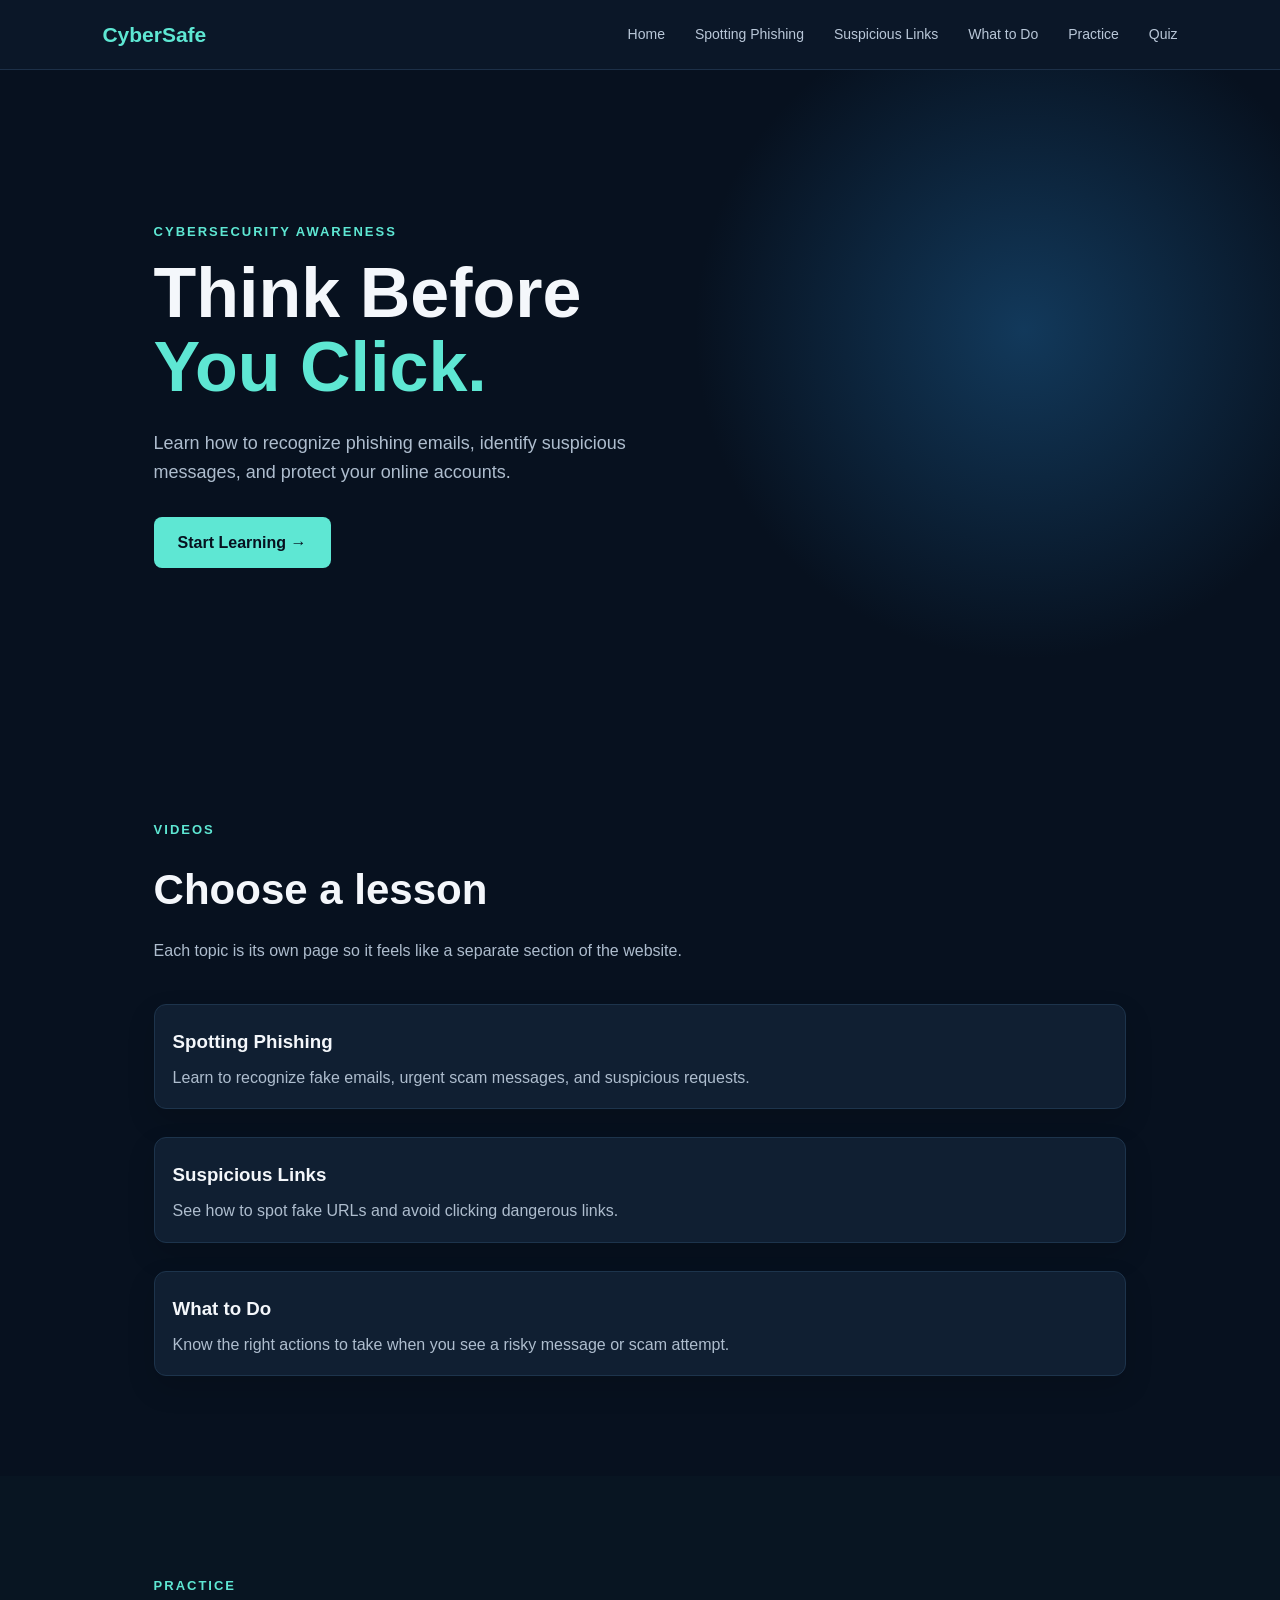
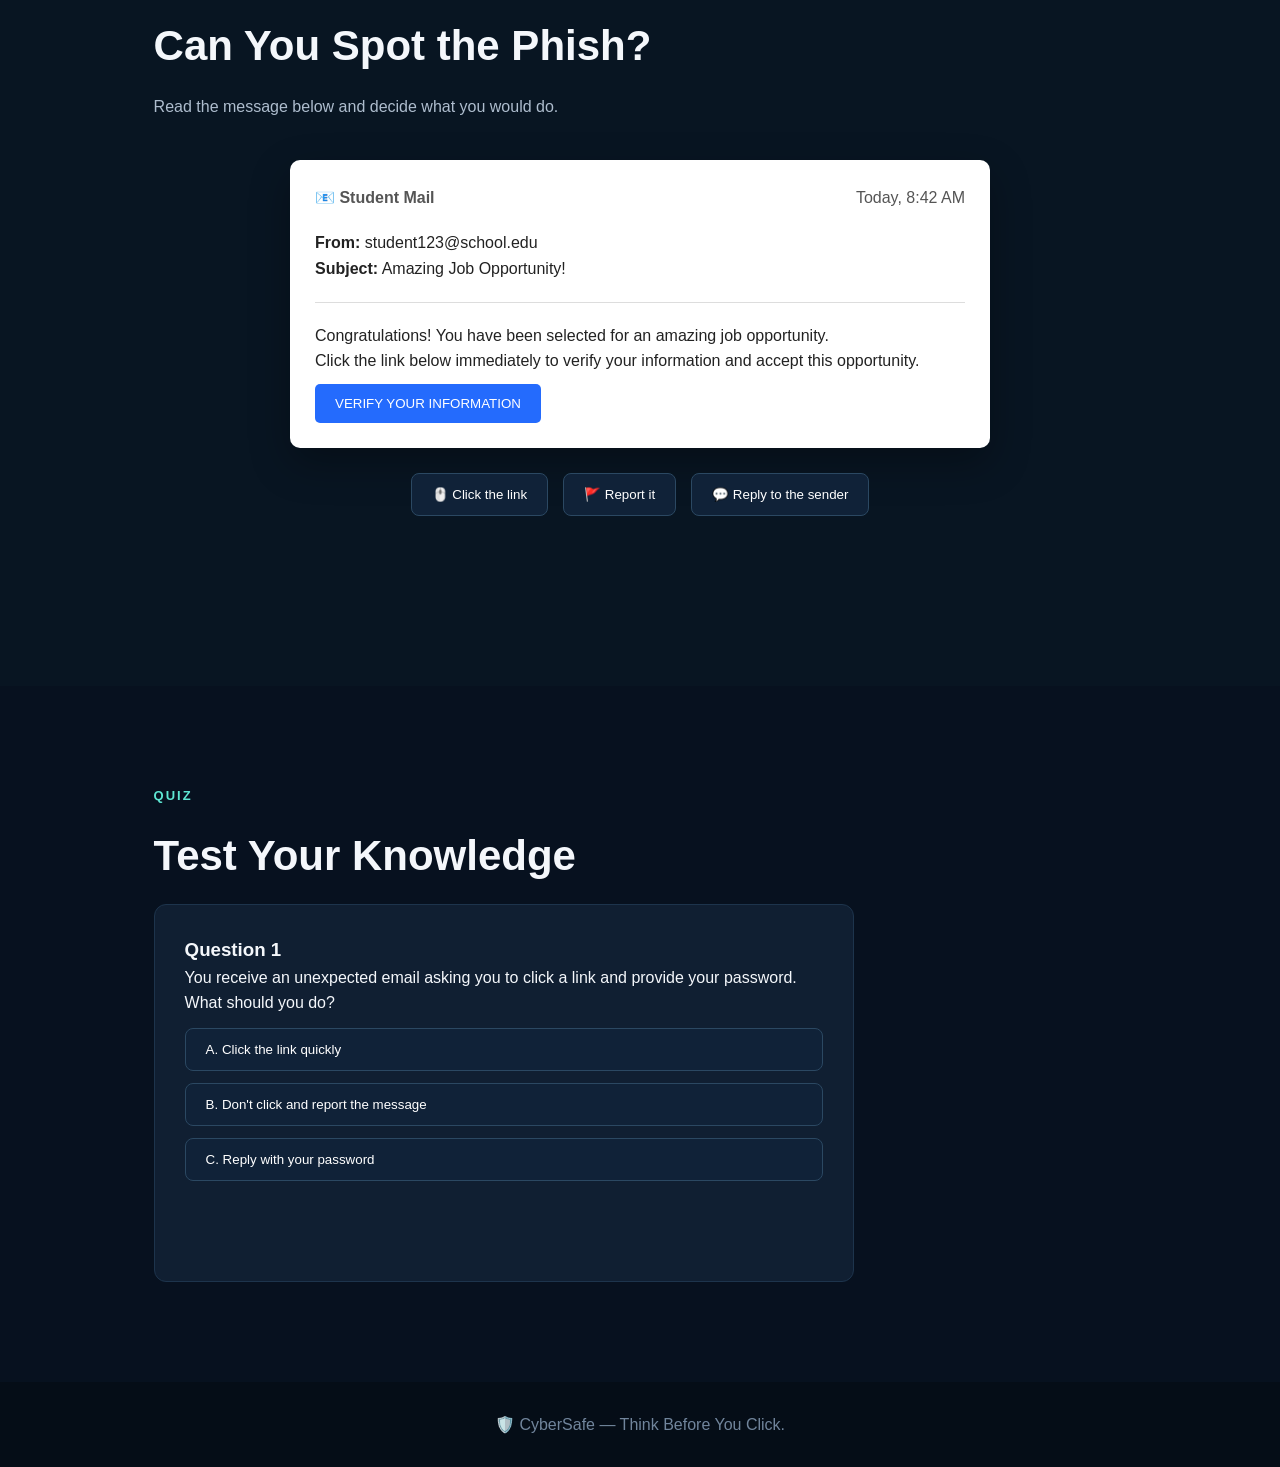
==== index.html @ 1cf17998 "Initial commit" ====
<!DOCTYPE html>
<html lang="en">
<head>
    <meta charset="UTF-8">
    <meta name="viewport" content="width=device-width, initial-scale=1.0">
    <title>CyberSafe</title>
    <link rel="stylesheet" href="style.css">
</head>
<body>
    <nav>
        <div class="logo">CyberSafe</div>
        <div class="nav-links">
            <a href="index.html">Home</a>
            <a href="spotting-phishing.html">Spotting Phishing</a>
            <a href="suspicious-links.html">Suspicious Links</a>
            <a href="what-to-do.html">What to Do</a>
            <a href="index.html#practice">Practice</a>
            <a href="index.html#quiz">Quiz</a>
        </div>
    </nav>

    <main>
        <section id="home" class="hero">
            <div>
                <p class="tag">CYBERSECURITY AWARENESS</p>
                <h1>Think Before<br><span>You Click.</span></h1>
                <p class="hero-text">
                    Learn how to recognize phishing emails, identify suspicious
                    messages, and protect your online accounts.
                </p>
                <a href="spotting-phishing.html" class="button">Start Learning →</a>
            </div>
        </section>

        <section id="videos" class="section videos-section">
            <p class="tag">VIDEOS</p>
            <h2>Choose a lesson</h2>
            <p class="description">
                Each topic is its own page so it feels like a separate section of the website.
            </p>

            <div class="video-stack">
                <a class="lesson-link" href="spotting-phishing.html">
                    <div class="video-card full-width">
                        <h3>Spotting Phishing</h3>
                        <p>Learn to recognize fake emails, urgent scam messages, and suspicious requests.</p>
                    </div>
                </a>

                <a class="lesson-link" href="suspicious-links.html">
                    <div class="video-card full-width">
                        <h3>Suspicious Links</h3>
                        <p>See how to spot fake URLs and avoid clicking dangerous links.</p>
                    </div>
                </a>

                <a class="lesson-link" href="what-to-do.html">
                    <div class="video-card full-width">
                        <h3>What to Do</h3>
                        <p>Know the right actions to take when you see a risky message or scam attempt.</p>
                    </div>
                </a>
            </div>
        </section>

        <section id="practice" class="section practice">
            <p class="tag">PRACTICE</p>
            <h2>Can You Spot the Phish?</h2>
            <p class="description">Read the message below and decide what you would do.</p>
            <div class="email">
                <div class="email-top">
                    <strong>📧 Student Mail</strong>
                    <span>Today, 8:42 AM</span>
                </div>
                <div class="email-info">
                    <p><strong>From:</strong> student123@school.edu</p>
                    <p><strong>Subject:</strong> Amazing Job Opportunity!</p>
                </div>
                <hr>
                <p>Congratulations! You have been selected for an amazing job opportunity.</p>
                <p>Click the link below immediately to verify your information and accept this opportunity.</p>
                <button class="fake-link">VERIFY YOUR INFORMATION</button>
            </div>
            <div class="choices">
                <button onclick="checkAnswer('click')">🖱️ Click the link</button>
                <button onclick="checkAnswer('report')">🚩 Report it</button>
                <button onclick="checkAnswer('reply')">💬 Reply to the sender</button>
            </div>
            <div id="feedback"></div>
        </section>

        <section id="quiz" class="section">
            <p class="tag">QUIZ</p>
            <h2>Test Your Knowledge</h2>
            <div class="quiz-card">
                <h3>Question 1</h3>
                <p>You receive an unexpected email asking you to click a link and provide your password. What should you do?</p>
                <button onclick="quizAnswer(false)">A. Click the link quickly</button>
                <button onclick="quizAnswer(true)">B. Don't click and report the message</button>
                <button onclick="quizAnswer(false)">C. Reply with your password</button>
                <div id="quiz-feedback"></div>
            </div>
        </section>
    </main>

    <footer>
        <p>🛡️ CyberSafe — Think Before You Click.</p>
    </footer>

    <script src="script.js"></script>
</body>
</html>
---- style.css ----
* {
    margin: 0;
    padding: 0;
    box-sizing: border-box;
}

html {
    scroll-behavior: smooth;
    scroll-padding-top: 90px;
}

body {
    font-family: Arial, Helvetica, sans-serif;
    background: #07111f;
    color: #f4f7fb;
    line-height: 1.6;
}

nav {
    height: 70px;
    background: #0b1728;
    border-bottom: 1px solid #1d3048;
    display: flex;
    align-items: center;
    justify-content: space-between;
    padding: 0 8%;
    position: sticky;
    top: 0;
    z-index: 100;
}

.logo {
    font-size: 21px;
    font-weight: bold;
    color: #5ee7d3;
}

.nav-links {
    display: flex;
    gap: 30px;
}

.nav-links a {
    color: #b9c7d8;
    text-decoration: none;
    font-size: 14px;
}

.nav-links a:hover {
    color: #5ee7d3;
}

.hero {
    min-height: 650px;
    display: flex;
    align-items: center;
    justify-content: space-between;
    padding: 80px 12%;
    background:
        radial-gradient(circle at 80% 40%, #12395b 0%, transparent 30%),
        #07111f;
}

.tag {
    color: #5ee7d3;
    font-size: 13px;
    font-weight: bold;
    letter-spacing: 2px;
    margin-bottom: 15px;
}

h1 {
    font-size: 70px;
    line-height: 1.05;
    margin-bottom: 25px;
}

h1 span {
    color: #5ee7d3;
}

.hero-text {
    max-width: 520px;
    color: #aebdce;
    font-size: 18px;
    margin-bottom: 30px;
}

.button {
    display: inline-block;
    background: #5ee7d3;
    color: #07111f;
    padding: 13px 24px;
    border-radius: 8px;
    text-decoration: none;
    font-weight: bold;
}

.section {
    padding: 100px 12%;
    background: #0a1727;
    scroll-margin-top: 90px;
}

.hero {
    scroll-margin-top: 90px;
}

.section:nth-child(even) {
    background: #07111f;
}

h2 {
    font-size: 42px;
    margin-bottom: 15px;
}

.description {
    color: #aebdce;
    max-width: 650px;
    margin-bottom: 40px;
}

.cards {
    display: grid;
    grid-template-columns: repeat(3, 1fr);
    gap: 20px;
}

.card {
    background: #101f32;
    border: 1px solid #1d344c;
    padding: 30px;
    border-radius: 12px;
}

.card:hover {
    border-color: #5ee7d3;
    transform: translateY(-3px);
    transition: 0.2s;
}

.icon {
    font-size: 35px;
    margin-bottom: 15px;
}

.card h3 {
    margin-bottom: 10px;
}

.card p {
    color: #9eafc2;
}

.video-placeholder {
    margin-top: 40px;
    height: 280px;
    border: 2px dashed #2c4963;
    border-radius: 12px;
    display: flex;
    flex-direction: column;
    align-items: center;
    justify-content: center;
    color: #9eafc2;
}

.play {
    background: #5ee7d3;
    color: #07111f;
    width: 60px;
    height: 60px;
    border-radius: 50%;
    display: flex;
    align-items: center;
    justify-content: center;
    margin-bottom: 15px;
}

.videos-section {
    background: #081522;
}

.video-stack {
    display: flex;
    flex-direction: column;
    gap: 28px;
    margin-top: 30px;
}

.lesson-link {
    text-decoration: none;
    color: inherit;
}

.lesson-link .video-card {
    transition: transform 0.2s ease, border-color 0.2s ease;
}

.lesson-link:hover .video-card {
    transform: translateY(-2px);
    border-color: #5ee7d3;
}

.video-card {
    background: #101f32;
    border: 1px solid #1d344c;
    border-radius: 12px;
    padding: 18px;
    box-shadow: 0 12px 28px rgba(0, 0, 0, 0.15);
}

.video-card.full-width {
    width: 100%;
}

.video-card video {
    width: 100%;
    height: 360px;
    border-radius: 10px;
    background: #000;
    object-fit: cover;
    display: block;
    margin-top: 12px;
}

.video-card h3 {
    margin-top: 4px;
    color: #f4f7fb;
}

.video-card p {
    color: #aebdce;
    margin-top: 8px;
}

.practice {
    background: #081522;
}

.email {
    max-width: 700px;
    background: white;
    color: #222;
    border-radius: 10px;
    padding: 25px;
    margin: 35px auto 25px;
    box-shadow: 0 15px 40px rgba(0,0,0,0.3);
}

.email-top {
    display: flex;
    justify-content: space-between;
    color: #555;
}

.email-info {
    margin: 20px 0;
}

.email hr {
    border: none;
    border-top: 1px solid #ddd;
    margin-bottom: 20px;
}

.fake-link {
    background: #246bfd;
    color: white;
    border: none;
    padding: 12px 20px;
    border-radius: 5px;
    margin-top: 10px;
}

.choices {
    display: flex;
    justify-content: center;
    gap: 15px;
    flex-wrap: wrap;
}

.choices button,
.quiz-card button {
    padding: 13px 20px;
    border: 1px solid #2b4862;
    background: #102238;
    color: white;
    border-radius: 8px;
    cursor: pointer;
}

.choices button:hover,
.quiz-card button:hover {
    border-color: #5ee7d3;
}

#feedback,
#quiz-feedback {
    max-width: 700px;
    margin: 20px auto;
    padding: 15px;
    border-radius: 8px;
    text-align: center;
    font-weight: bold;
}

.quiz-card {
    max-width: 700px;
    background: #101f32;
    border: 1px solid #1d344c;
    padding: 30px;
    border-radius: 12px;
}

.quiz-card button {
    display: block;
    width: 100%;
    text-align: left;
    margin-top: 12px;
}

footer {
    text-align: center;
    padding: 30px;
    background: #050d17;
    color: #71859c;
}

@media (max-width: 800px) {
    .cards {
        grid-template-columns: 1fr;
    }

    .hero {
        flex-direction: column;
        text-align: center;
    }

    h1 {
        font-size: 48px;
    }

    .nav-links {
        gap: 10px;
    }

    .video-card video {
        height: 240px;
    }
}
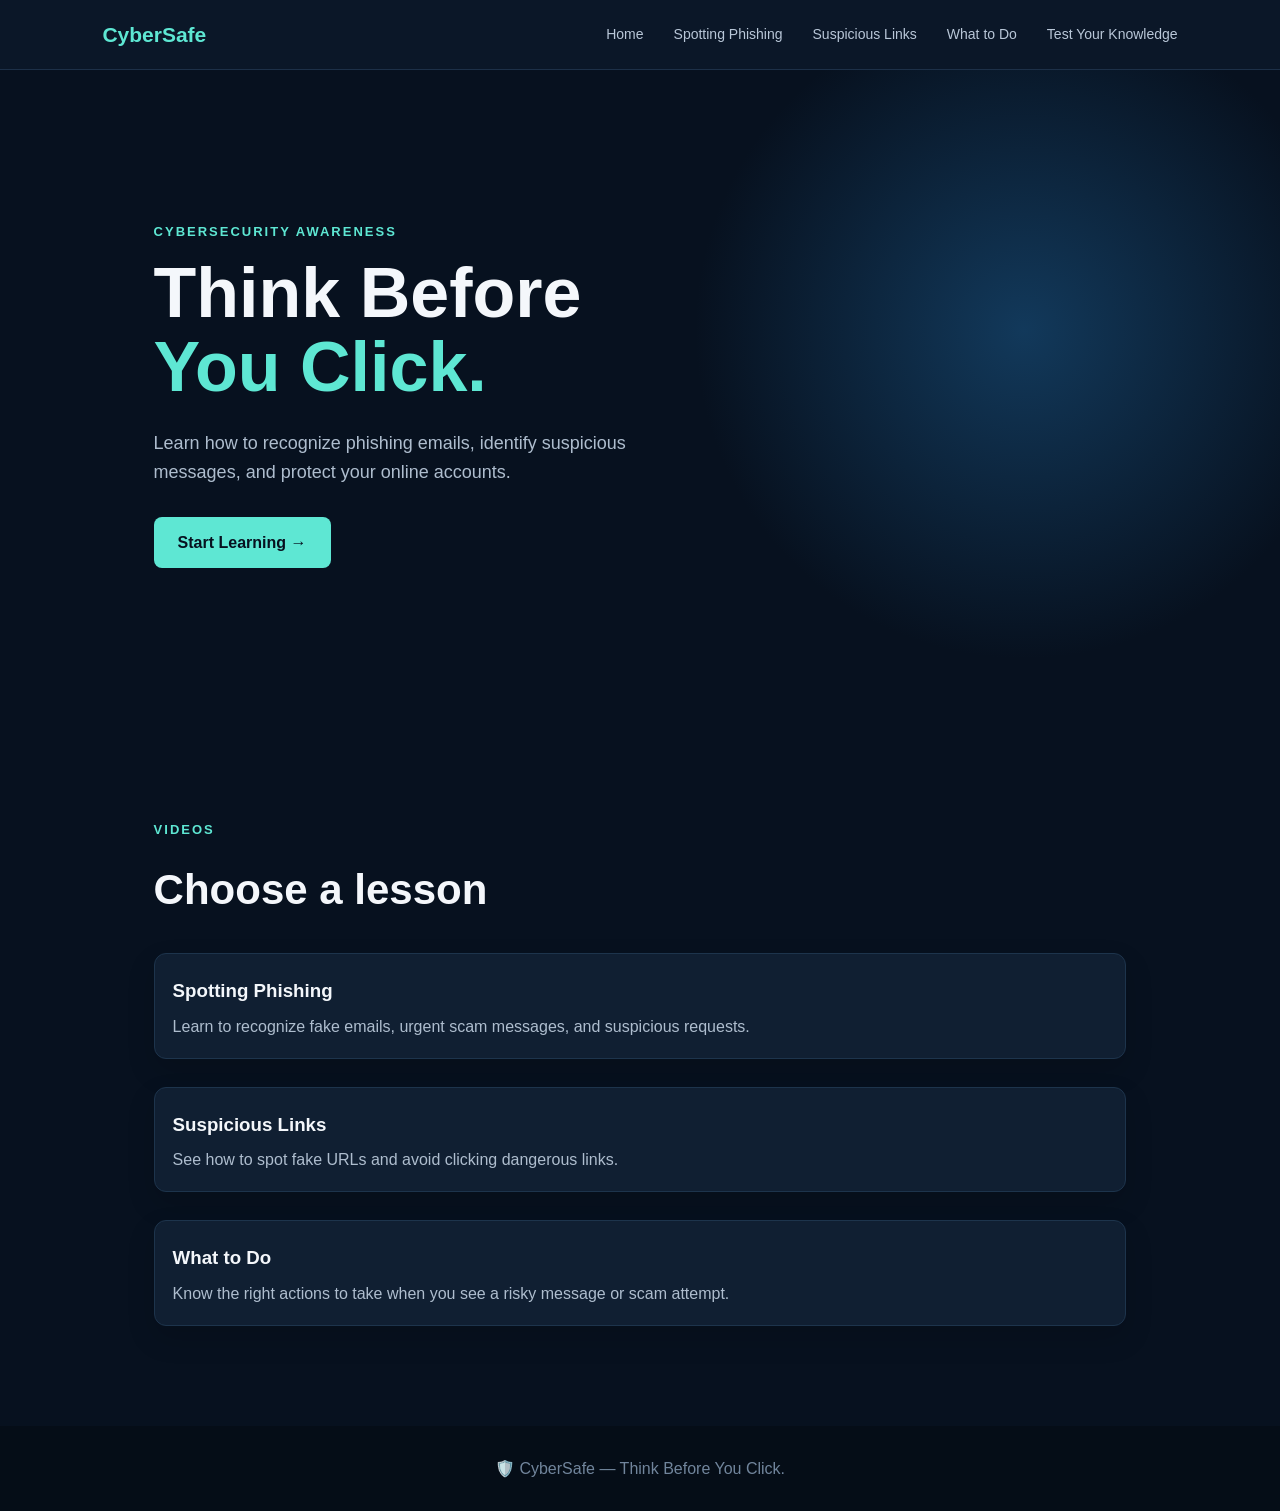
==== commit 774806c9: "Added custom favicon" ====
--- a/index.html
+++ b/index.html
@@ -4,6 +4,7 @@
     <meta charset="UTF-8">
     <meta name="viewport" content="width=device-width, initial-scale=1.0">
     <title>CyberSafe</title>
+    <link rel="icon" type="image/png" href="favicon.png">
     <link rel="stylesheet" href="style.css">
 </head>
 <body>
@@ -14,8 +15,7 @@
             <a href="spotting-phishing.html">Spotting Phishing</a>
             <a href="suspicious-links.html">Suspicious Links</a>
             <a href="what-to-do.html">What to Do</a>
-            <a href="index.html#practice">Practice</a>
-            <a href="index.html#quiz">Quiz</a>
+            <a href="test-your-knowledge.html">Test Your Knowledge</a>
         </div>
     </nav>
 
@@ -35,9 +35,6 @@
         <section id="videos" class="section videos-section">
             <p class="tag">VIDEOS</p>
             <h2>Choose a lesson</h2>
-            <p class="description">
-                Each topic is its own page so it feels like a separate section of the website.
-            </p>
 
             <div class="video-stack">
                 <a class="lesson-link" href="spotting-phishing.html">
@@ -63,50 +60,11 @@
             </div>
         </section>
 
-        <section id="practice" class="section practice">
-            <p class="tag">PRACTICE</p>
-            <h2>Can You Spot the Phish?</h2>
-            <p class="description">Read the message below and decide what you would do.</p>
-            <div class="email">
-                <div class="email-top">
-                    <strong>📧 Student Mail</strong>
-                    <span>Today, 8:42 AM</span>
-                </div>
-                <div class="email-info">
-                    <p><strong>From:</strong> student123@school.edu</p>
-                    <p><strong>Subject:</strong> Amazing Job Opportunity!</p>
-                </div>
-                <hr>
-                <p>Congratulations! You have been selected for an amazing job opportunity.</p>
-                <p>Click the link below immediately to verify your information and accept this opportunity.</p>
-                <button class="fake-link">VERIFY YOUR INFORMATION</button>
-            </div>
-            <div class="choices">
-                <button onclick="checkAnswer('click')">🖱️ Click the link</button>
-                <button onclick="checkAnswer('report')">🚩 Report it</button>
-                <button onclick="checkAnswer('reply')">💬 Reply to the sender</button>
-            </div>
-            <div id="feedback"></div>
-        </section>
-
-        <section id="quiz" class="section">
-            <p class="tag">QUIZ</p>
-            <h2>Test Your Knowledge</h2>
-            <div class="quiz-card">
-                <h3>Question 1</h3>
-                <p>You receive an unexpected email asking you to click a link and provide your password. What should you do?</p>
-                <button onclick="quizAnswer(false)">A. Click the link quickly</button>
-                <button onclick="quizAnswer(true)">B. Don't click and report the message</button>
-                <button onclick="quizAnswer(false)">C. Reply with your password</button>
-                <div id="quiz-feedback"></div>
-            </div>
-        </section>
     </main>
 
     <footer>
         <p>🛡️ CyberSafe — Think Before You Click.</p>
     </footer>
 
-    <script src="script.js"></script>
 </body>
 </html>
--- a/style.css
+++ b/style.css
@@ -96,6 +96,13 @@
     font-weight: bold;
 }
 
+.lesson-navigation {
+    display: flex;
+    justify-content: space-between;
+    align-items: center;
+    gap: 16px;
+}
+
 .section {
     padding: 100px 12%;
     background: #0a1727;
@@ -348,4 +355,21 @@
     .video-card video {
         height: 240px;
     }
+
+    .lesson-navigation {
+        flex-wrap: wrap;
+    }
+}
+.button-group {
+    display: flex;
+    gap: 12px;
+    margin-top: 20px;
+    flex-wrap: wrap;
+}
+
+/* Optional styling for secondary buttons if you want a neutral outline look */
+.button.secondary {
+    background-color: transparent;
+    border: 1px solid #ccc;
+    color: inherit;
 }
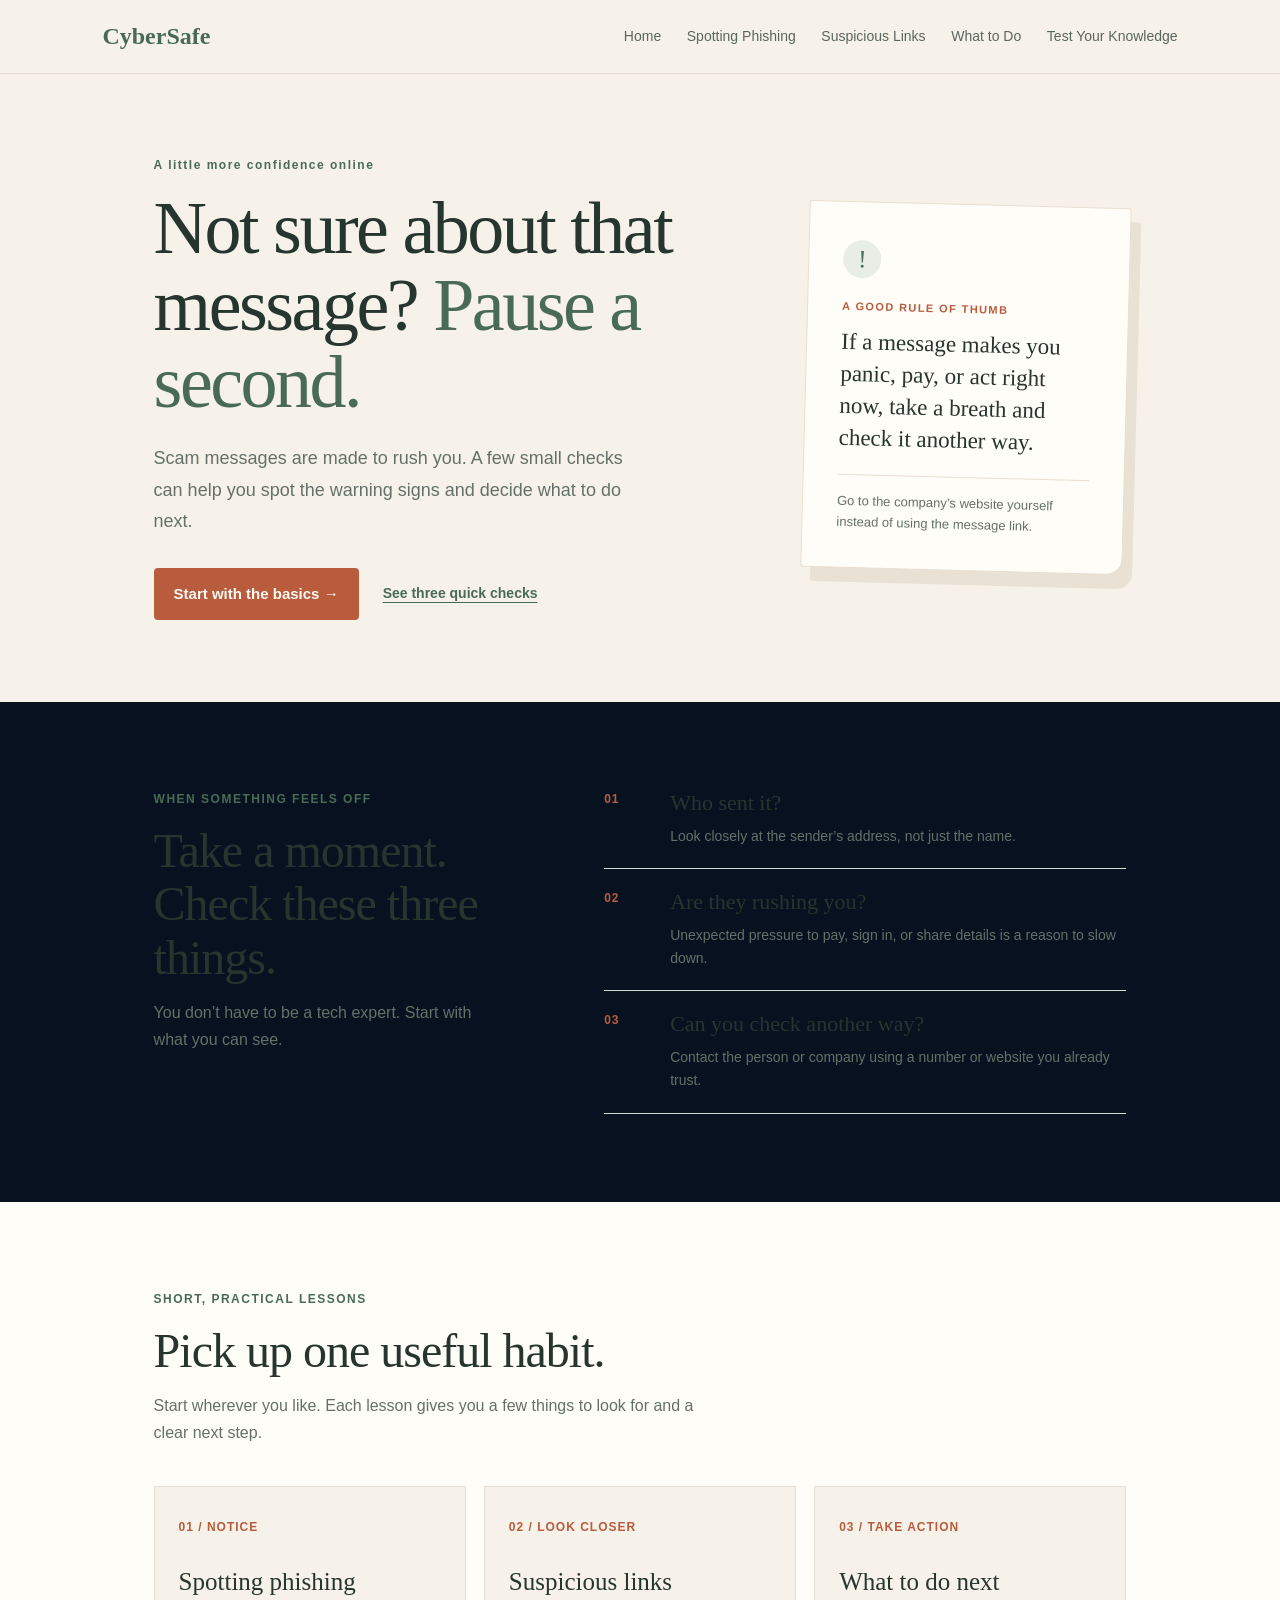
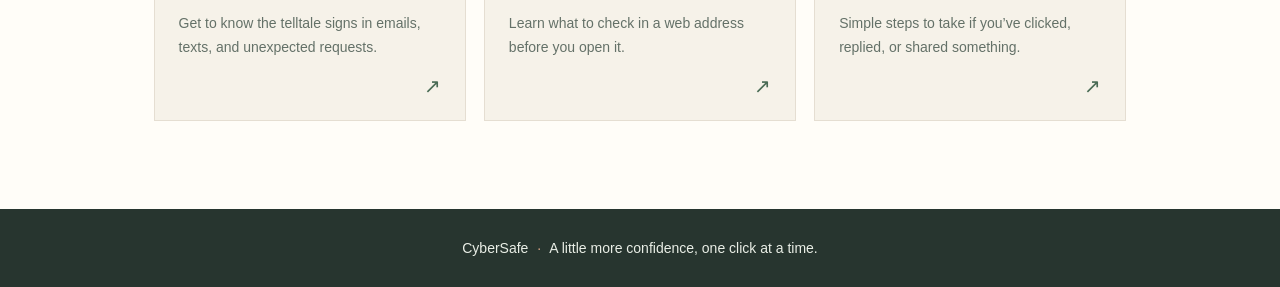
==== commit acb8fc18: "Updated website styles and index" ====
--- a/index.html
+++ b/index.html
@@ -7,7 +7,7 @@
     <link rel="icon" type="image/png" href="favicon.png">
     <link rel="stylesheet" href="style.css">
 </head>
-<body>
+<body class="home-page">
     <nav>
         <div class="logo">CyberSafe</div>
         <div class="nav-links">
@@ -21,41 +21,83 @@
 
     <main>
         <section id="home" class="hero">
-            <div>
-                <p class="tag">CYBERSECURITY AWARENESS</p>
-                <h1>Think Before<br><span>You Click.</span></h1>
+            <div class="hero-copy">
+                <p class="tag">A little more confidence online</p>
+                <h1>Not sure about that message? <span>Pause a second.</span></h1>
                 <p class="hero-text">
-                    Learn how to recognize phishing emails, identify suspicious
-                    messages, and protect your online accounts.
+                    Scam messages are made to rush you. A few small checks can help
+                    you spot the warning signs and decide what to do next.
                 </p>
-                <a href="spotting-phishing.html" class="button">Start Learning →</a>
+                <div class="hero-actions">
+                    <a href="spotting-phishing.html" class="button">Start with the basics <span aria-hidden="true">→</span></a>
+                    <a href="#quick-checks" class="text-link">See three quick checks</a>
+                </div>
             </div>
+
+            <aside class="hero-note" aria-label="A helpful online safety reminder">
+                <span class="note-mark" aria-hidden="true">!</span>
+                <p class="note-eyebrow">A good rule of thumb</p>
+                <p class="note-quote">If a message makes you panic, pay, or act right now, take a breath and check it another way.</p>
+                <p class="note-small">Go to the company’s website yourself instead of using the message link.</p>
+            </aside>
         </section>
 
-        <section id="videos" class="section videos-section">
-            <p class="tag">VIDEOS</p>
-            <h2>Choose a lesson</h2>
+        <section id="quick-checks" class="section home-checks">
+            <div class="section-heading">
+                <p class="tag">WHEN SOMETHING FEELS OFF</p>
+                <h2>Take a moment. Check these three things.</h2>
+                <p class="description">You don’t have to be a tech expert. Start with what you can see.</p>
+            </div>
 
-            <div class="video-stack">
+            <ol class="checks-list">
+                <li>
+                    <span class="check-number">01</span>
+                    <div><h3>Who sent it?</h3><p>Look closely at the sender’s address, not just the name.</p></div>
+                </li>
+                <li>
+                    <span class="check-number">02</span>
+                    <div><h3>Are they rushing you?</h3><p>Unexpected pressure to pay, sign in, or share details is a reason to slow down.</p></div>
+                </li>
+                <li>
+                    <span class="check-number">03</span>
+                    <div><h3>Can you check another way?</h3><p>Contact the person or company using a number or website you already trust.</p></div>
+                </li>
+            </ol>
+        </section>
+
+        <section id="videos" class="section home-lessons">
+            <div class="section-heading">
+                <p class="tag">SHORT, PRACTICAL LESSONS</p>
+                <h2>Pick up one useful habit.</h2>
+                <p class="description">Start wherever you like. Each lesson gives you a few things to look for and a clear next step.</p>
+            </div>
+
+            <div class="lesson-grid">
                 <a class="lesson-link" href="spotting-phishing.html">
-                    <div class="video-card full-width">
-                        <h3>Spotting Phishing</h3>
-                        <p>Learn to recognize fake emails, urgent scam messages, and suspicious requests.</p>
-                    </div>
+                    <article class="lesson-card">
+                        <span class="lesson-number">01 / NOTICE</span>
+                        <h3>Spotting phishing</h3>
+                        <p>Get to know the telltale signs in emails, texts, and unexpected requests.</p>
+                        <span class="lesson-arrow" aria-hidden="true">↗</span>
+                    </article>
                 </a>
 
                 <a class="lesson-link" href="suspicious-links.html">
-                    <div class="video-card full-width">
-                        <h3>Suspicious Links</h3>
-                        <p>See how to spot fake URLs and avoid clicking dangerous links.</p>
-                    </div>
+                    <article class="lesson-card">
+                        <span class="lesson-number">02 / LOOK CLOSER</span>
+                        <h3>Suspicious links</h3>
+                        <p>Learn what to check in a web address before you open it.</p>
+                        <span class="lesson-arrow" aria-hidden="true">↗</span>
+                    </article>
                 </a>
 
                 <a class="lesson-link" href="what-to-do.html">
-                    <div class="video-card full-width">
-                        <h3>What to Do</h3>
-                        <p>Know the right actions to take when you see a risky message or scam attempt.</p>
-                    </div>
+                    <article class="lesson-card">
+                        <span class="lesson-number">03 / TAKE ACTION</span>
+                        <h3>What to do next</h3>
+                        <p>Simple steps to take if you’ve clicked, replied, or shared something.</p>
+                        <span class="lesson-arrow" aria-hidden="true">↗</span>
+                    </article>
                 </a>
             </div>
         </section>
@@ -63,7 +105,7 @@
     </main>
 
     <footer>
-        <p>🛡️ CyberSafe — Think Before You Click.</p>
+        <p>CyberSafe <span aria-hidden="true">·</span> A little more confidence, one click at a time.</p>
     </footer>
 
 </body>
--- a/style.css
+++ b/style.css
@@ -372,4 +372,497 @@
     background-color: transparent;
     border: 1px solid #ccc;
     color: inherit;
+}
+
+/* Homepage visual theme */
+.home-page {
+    --home-paper: #f6f2e9;
+    --home-ink: #27352f;
+    --home-muted: #647168;
+    --home-green: #496b55;
+    --home-rust: #b85c3d;
+    background: var(--home-paper);
+    color: var(--home-ink);
+    font-family: Arial, Helvetica, sans-serif;
+}
+
+.home-page nav {
+    height: auto;
+    min-height: 74px;
+    padding: 16px 8%;
+    background: var(--home-paper);
+    border-bottom: 1px solid #e4ded1;
+}
+
+.home-page .logo {
+    color: var(--home-green);
+    font-family: Georgia, "Times New Roman", serif;
+    font-size: 24px;
+}
+
+.home-page .nav-links {
+    gap: clamp(12px, 2vw, 28px);
+}
+
+.home-page .nav-links a {
+    color: #59665e;
+}
+
+.home-page .nav-links a:hover,
+.home-page .nav-links a:focus-visible {
+    color: var(--home-rust);
+}
+
+.home-page .hero {
+    min-height: 570px;
+    display: grid;
+    grid-template-columns: minmax(0, 1.25fr) minmax(280px, 0.75fr);
+    align-items: center;
+    gap: clamp(48px, 9vw, 130px);
+    padding: 82px 12%;
+    background: var(--home-paper);
+}
+
+.home-page .hero-copy {
+    max-width: 650px;
+}
+
+.home-page .tag {
+    color: var(--home-green);
+    font-size: 12px;
+    letter-spacing: 1.5px;
+}
+
+.home-page h1,
+.home-page h2,
+.home-page .lesson-card h3 {
+    font-family: Georgia, "Times New Roman", serif;
+    font-weight: 500;
+}
+
+.home-page h1 {
+    max-width: 700px;
+    margin-bottom: 22px;
+    font-size: clamp(48px, 6vw, 74px);
+    line-height: 1.04;
+    letter-spacing: -2.5px;
+}
+
+.home-page h1 span {
+    color: var(--home-green);
+}
+
+.home-page .hero-text {
+    max-width: 500px;
+    color: var(--home-muted);
+    font-size: 18px;
+    line-height: 1.75;
+}
+
+.home-page .hero-actions {
+    display: flex;
+    align-items: center;
+    gap: 24px;
+    flex-wrap: wrap;
+}
+
+.home-page .button {
+    background: var(--home-rust);
+    color: #fffaf4;
+    border-radius: 4px;
+    padding: 14px 20px;
+    font-size: 15px;
+    transition: background-color 0.2s ease, transform 0.2s ease;
+}
+
+.home-page .button:hover {
+    background: #98452f;
+    transform: translateY(-2px);
+}
+
+.home-page .text-link {
+    color: var(--home-green);
+    font-size: 14px;
+    font-weight: bold;
+    text-underline-offset: 4px;
+}
+
+.home-page a:focus-visible {
+    outline: 3px solid #d48667;
+    outline-offset: 4px;
+}
+
+.hero-note {
+    position: relative;
+    max-width: 390px;
+    padding: 38px 34px 34px;
+    background: #fffdf8;
+    border: 1px solid #e8dfd0;
+    border-radius: 3px 3px 16px 3px;
+    box-shadow: 10px 14px 0 #e9e1d4;
+    transform: rotate(1.5deg);
+}
+
+.note-mark {
+    display: inline-flex;
+    width: 38px;
+    height: 38px;
+    align-items: center;
+    justify-content: center;
+    border-radius: 50%;
+    background: #e8eee5;
+    color: var(--home-green);
+    font-family: Georgia, "Times New Roman", serif;
+    font-size: 25px;
+}
+
+.note-eyebrow {
+    margin: 20px 0 10px;
+    color: var(--home-rust);
+    font-size: 11px;
+    font-weight: bold;
+    letter-spacing: 1.4px;
+    text-transform: uppercase;
+}
+
+.note-quote {
+    color: var(--home-ink);
+    font-family: Georgia, "Times New Roman", serif;
+    font-size: 23px;
+    line-height: 1.4;
+}
+
+.note-small {
+    margin-top: 20px;
+    padding-top: 16px;
+    border-top: 1px solid #e8dfd0;
+    color: var(--home-muted);
+    font-size: 13px;
+    line-height: 1.6;
+}
+
+.home-page .section {
+    padding: 88px 12%;
+    scroll-margin-top: 86px;
+}
+
+.home-checks {
+    display: grid;
+    grid-template-columns: minmax(220px, 0.8fr) minmax(0, 1.2fr);
+    align-items: start;
+    gap: clamp(40px, 8vw, 110px);
+    background: #e9eee6;
+}
+
+.home-page .section-heading {
+    max-width: 560px;
+}
+
+.home-page h2 {
+    margin-bottom: 14px;
+    font-size: clamp(34px, 4vw, 48px);
+    line-height: 1.12;
+    letter-spacing: -1px;
+}
+
+.home-page .description {
+    color: var(--home-muted);
+    font-size: 16px;
+    line-height: 1.7;
+}
+
+.checks-list {
+    list-style: none;
+}
+
+.checks-list li {
+    display: grid;
+    grid-template-columns: 48px 1fr;
+    gap: 18px;
+    padding: 20px 0;
+    border-bottom: 1px solid #d4ddd2;
+}
+
+.checks-list li:first-child {
+    padding-top: 0;
+}
+
+.check-number,
+.lesson-number {
+    color: var(--home-rust);
+    font-size: 12px;
+    font-weight: bold;
+    letter-spacing: 1px;
+}
+
+.checks-list h3 {
+    margin: -5px 0 5px;
+    color: var(--home-ink);
+    font-family: Georgia, "Times New Roman", serif;
+    font-size: 22px;
+    font-weight: 500;
+}
+
+.checks-list p {
+    color: var(--home-muted);
+    font-size: 14px;
+    line-height: 1.65;
+}
+
+.home-lessons {
+    background: #fffdf8;
+}
+
+.home-lessons .section-heading {
+    margin-bottom: 34px;
+}
+
+.lesson-grid {
+    display: grid;
+    grid-template-columns: repeat(3, minmax(0, 1fr));
+    gap: 18px;
+}
+
+.home-page .lesson-link {
+    display: block;
+    height: 100%;
+}
+
+.lesson-card {
+    position: relative;
+    height: 100%;
+    min-height: 235px;
+    padding: 26px 24px 48px;
+    background: var(--home-paper);
+    border: 1px solid #e5ded2;
+    transition: transform 0.2s ease, box-shadow 0.2s ease;
+}
+
+.lesson-link:hover .lesson-card {
+    transform: translateY(-4px);
+    box-shadow: 0 10px 24px rgba(39, 53, 47, 0.08);
+}
+
+.lesson-card h3 {
+    margin: 24px 0 10px;
+    color: var(--home-ink);
+    font-size: 25px;
+}
+
+.lesson-card p {
+    color: var(--home-muted);
+    font-size: 14px;
+    line-height: 1.7;
+}
+
+.lesson-arrow {
+    position: absolute;
+    right: 24px;
+    bottom: 18px;
+    color: var(--home-green);
+    font-size: 20px;
+}
+
+.home-page footer {
+    padding: 28px 8%;
+    background: #27352f;
+    color: #e9eee6;
+    font-size: 14px;
+}
+
+.home-page footer span {
+    padding: 0 5px;
+    color: #d9a486;
+}
+
+@media (max-width: 900px) {
+    .home-page .hero {
+        padding-right: 8%;
+        padding-left: 8%;
+        gap: 48px;
+    }
+
+    .home-page .section {
+        padding-right: 8%;
+        padding-left: 8%;
+    }
+
+    .home-checks {
+        grid-template-columns: 1fr;
+        gap: 24px;
+    }
+
+    .lesson-grid {
+        grid-template-columns: 1fr 1fr;
+    }
+}
+
+@media (max-width: 650px) {
+    .home-page nav {
+        align-items: flex-start;
+        flex-direction: column;
+        gap: 12px;
+        padding: 12px 6%;
+    }
+
+    .home-page .nav-links {
+        width: 100%;
+        gap: 8px 16px;
+        flex-wrap: wrap;
+    }
+
+    .home-page .nav-links a {
+        font-size: 12px;
+    }
+
+    .home-page .hero {
+        grid-template-columns: 1fr;
+        gap: 42px;
+        padding: 62px 7% 74px;
+    }
+
+    .home-page h1 {
+        font-size: clamp(44px, 12vw, 62px);
+        letter-spacing: -1.8px;
+    }
+
+    .hero-note {
+        justify-self: center;
+        width: min(100%, 390px);
+    }
+
+    .home-page .section {
+        padding: 66px 7%;
+    }
+
+    .lesson-grid {
+        grid-template-columns: 1fr;
+    }
+
+    .lesson-card {
+        min-height: 205px;
+    }
+}
+
+body:not(.home-page) {
+    --home-paper: #f6f2e9;
+    --home-ink: #27352f;
+    --home-muted: #647168;
+    --home-green: #496b55;
+    --home-rust: #b85c3d;
+    background: var(--home-paper);
+    color: var(--home-ink);
+}
+
+body:not(.home-page) nav {
+    height: auto;
+    min-height: 74px;
+    padding: 16px 8%;
+    background: var(--home-paper);
+    border-bottom-color: #e4ded1;
+}
+
+body:not(.home-page) .logo {
+    color: var(--home-green);
+    font-family: Georgia, "Times New Roman", serif;
+    font-size: 24px;
+}
+
+body:not(.home-page) .nav-links {
+    gap: clamp(12px, 2vw, 28px);
+}
+
+body:not(.home-page) .nav-links a {
+    color: #59665e;
+}
+
+body:not(.home-page) .nav-links a:hover,
+body:not(.home-page) .nav-links a:focus-visible {
+    color: var(--home-rust);
+}
+
+body:not(.home-page) .section,
+body:not(.home-page) .videos-section {
+    min-height: calc(100vh - 74px);
+    background: var(--home-paper);
+}
+
+body:not(.home-page) h1,
+body:not(.home-page) h2 {
+    color: var(--home-ink);
+    font-family: Georgia, "Times New Roman", serif;
+    font-weight: 500;
+    letter-spacing: -1px;
+}
+
+body:not(.home-page) h1 {
+    font-size: clamp(42px, 6vw, 64px);
+}
+
+body:not(.home-page) h2 {
+    font-size: clamp(36px, 5vw, 52px);
+}
+
+body:not(.home-page) .tag {
+    color: var(--home-green);
+}
+
+body:not(.home-page) .description {
+    color: var(--home-muted);
+    font-size: 16px;
+    line-height: 1.7;
+}
+
+body:not(.home-page) .video-card {
+    background: #fffdf8;
+    border-color: #e5ded2;
+    border-radius: 4px;
+    box-shadow: 0 10px 24px rgba(39, 53, 47, 0.08);
+}
+
+body:not(.home-page) .video-card video {
+    background: #27352f;
+}
+
+body:not(.home-page) .button {
+    background: var(--home-rust);
+    color: #fffaf4;
+    border-radius: 4px;
+    transition: background-color 0.2s ease, transform 0.2s ease;
+}
+
+body:not(.home-page) .button:hover {
+    background: #98452f;
+    transform: translateY(-2px);
+}
+
+body:not(.home-page) a:focus-visible {
+    outline: 3px solid #d48667;
+    outline-offset: 4px;
+}
+
+@media (max-width: 900px) {
+    body:not(.home-page) nav {
+        padding-right: 8%;
+        padding-left: 8%;
+    }
+}
+
+@media (max-width: 650px) {
+    body:not(.home-page) nav {
+        align-items: flex-start;
+        flex-direction: column;
+        gap: 12px;
+        padding: 12px 6%;
+    }
+
+    body:not(.home-page) .nav-links {
+        width: 100%;
+        gap: 8px 16px;
+        flex-wrap: wrap;
+    }
+
+    body:not(.home-page) .nav-links a {
+        font-size: 12px;
+    }
 }
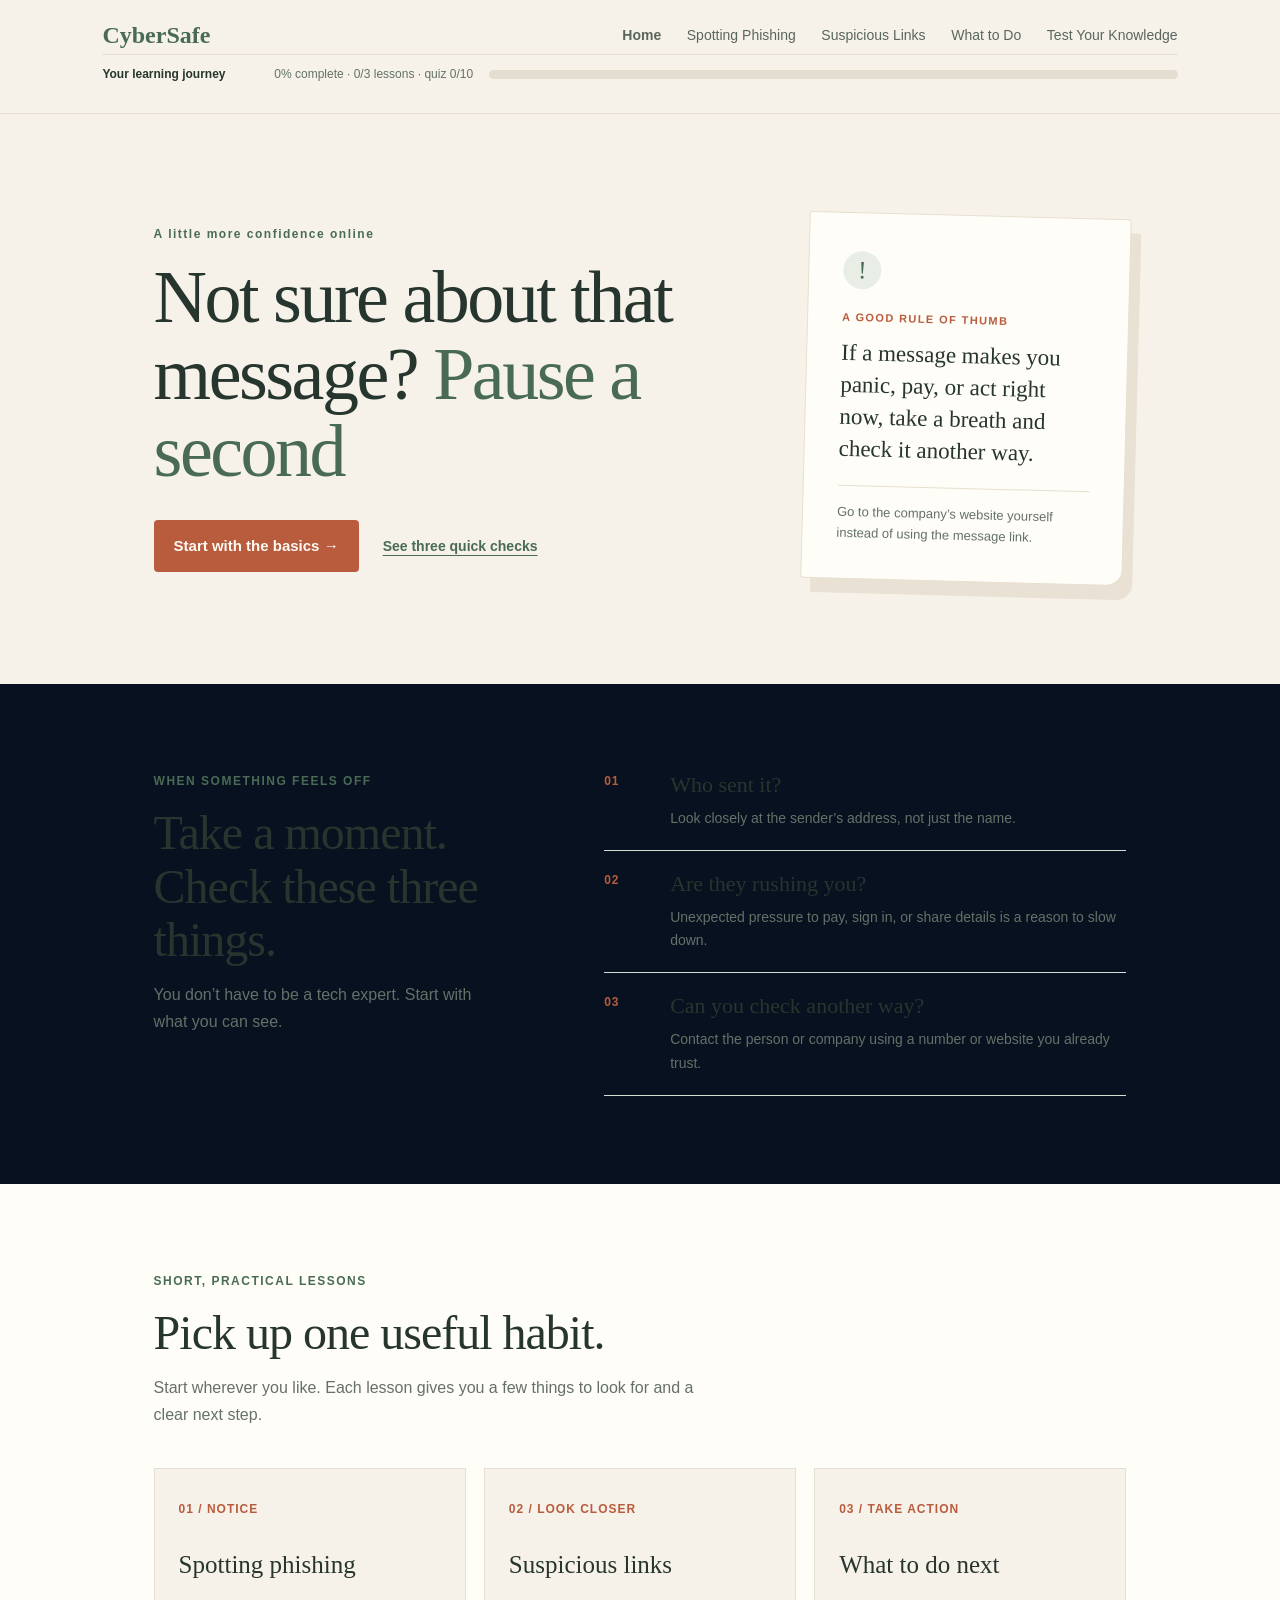
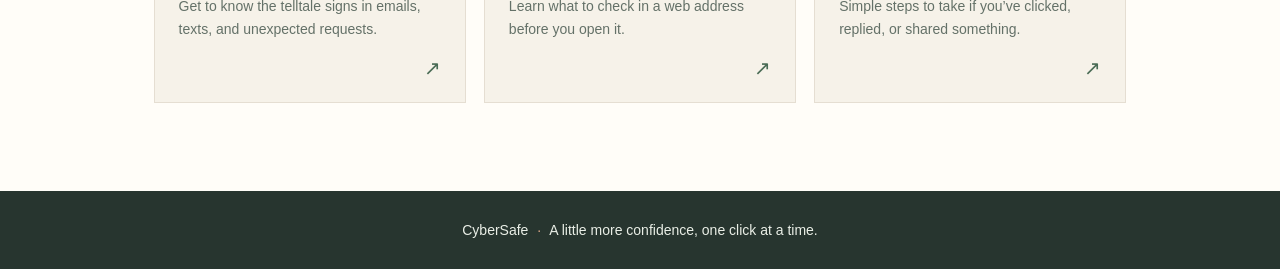
==== commit d4da2676: "Updated website styles, index, and added video3" ====
--- a/index.html
+++ b/index.html
@@ -7,7 +7,7 @@
     <link rel="icon" type="image/png" href="favicon.png">
     <link rel="stylesheet" href="style.css">
 </head>
-<body class="home-page">
+<body class="home-page" data-page="home">
     <nav>
         <div class="logo">CyberSafe</div>
         <div class="nav-links">
@@ -17,16 +17,23 @@
             <a href="what-to-do.html">What to Do</a>
             <a href="test-your-knowledge.html">Test Your Knowledge</a>
         </div>
+        <div class="site-progress" aria-label="Website learning progress">
+            <div class="site-progress-copy">
+                <span class="site-progress-title">Your learning journey</span>
+                <span id="site-progress-label">Loading progress…</span>
+            </div>
+            <div class="site-progress-track" role="progressbar" aria-label="Website progress" aria-valuemin="0" aria-valuemax="100" aria-valuenow="0">
+                <div class="site-progress-fill"></div>
+            </div>
+        </div>
     </nav>
 
     <main>
         <section id="home" class="hero">
             <div class="hero-copy">
                 <p class="tag">A little more confidence online</p>
-                <h1>Not sure about that message? <span>Pause a second.</span></h1>
+                <h1>Not sure about that message? <span>Pause a second</span></h1>
                 <p class="hero-text">
-                    Scam messages are made to rush you. A few small checks can help
-                    you spot the warning signs and decide what to do next.
                 </p>
                 <div class="hero-actions">
                     <a href="spotting-phishing.html" class="button">Start with the basics <span aria-hidden="true">→</span></a>
@@ -107,6 +114,6 @@
     <footer>
         <p>CyberSafe <span aria-hidden="true">·</span> A little more confidence, one click at a time.</p>
     </footer>
-
+    <script src="script.js"></script>
 </body>
 </html>
--- a/style.css
+++ b/style.css
@@ -17,10 +17,11 @@
 }
 
 nav {
-    height: 70px;
+    min-height: 70px;
     background: #0b1728;
     border-bottom: 1px solid #1d3048;
     display: flex;
+    flex-wrap: wrap;
     align-items: center;
     justify-content: space-between;
     padding: 0 8%;
@@ -48,6 +49,52 @@
 
 .nav-links a:hover {
     color: #5ee7d3;
+}
+
+.nav-links a[aria-current="page"] {
+    color: #496b55;
+    font-weight: bold;
+}
+
+.site-progress {
+    flex: 0 0 100%;
+    display: grid;
+    grid-template-columns: minmax(190px, 0.7fr) minmax(160px, 1.3fr);
+    align-items: center;
+    gap: 16px;
+    padding: 10px 0 12px;
+    border-top: 1px solid #e4ded1;
+}
+
+.site-progress-copy {
+    display: flex;
+    align-items: baseline;
+    justify-content: space-between;
+    gap: 12px;
+    color: var(--home-muted, #647168);
+    font-size: 12px;
+}
+
+.site-progress-title {
+    color: var(--home-ink, #27352f);
+    font-weight: bold;
+}
+
+.site-progress-track,
+.quiz-progress-track {
+    height: 9px;
+    overflow: hidden;
+    border-radius: 99px;
+    background: #e4ded1;
+}
+
+.site-progress-fill,
+.quiz-progress-fill {
+    width: 0;
+    height: 100%;
+    border-radius: inherit;
+    background: var(--home-green, #496b55);
+    transition: width 0.35s ease;
 }
 
 .hero {
@@ -320,11 +367,109 @@
     border-radius: 12px;
 }
 
-.quiz-card button {
+.quiz-section {
+    min-height: calc(100vh - 74px);
+}
+
+body:not(.home-page) .quiz-card {
+    padding: clamp(22px, 5vw, 36px);
+    background: #fffdf8;
+    border-color: #e5ded2;
+    border-radius: 4px;
+    box-shadow: 0 10px 24px rgba(39, 53, 47, 0.08);
+}
+
+.quiz-topline {
+    display: flex;
+    justify-content: space-between;
+    gap: 16px;
+    margin-bottom: 14px;
+    color: var(--home-green, #496b55);
+    font-size: 14px;
+    font-weight: bold;
+}
+
+.quiz-card .quiz-progress-track {
+    margin-bottom: 26px;
+}
+
+.quiz-card h2 {
+    margin-bottom: 20px;
+    font-size: clamp(22px, 3vw, 28px);
+    line-height: 1.35;
+}
+
+.quiz-answers {
+    display: grid;
+    gap: 10px;
+}
+
+.quiz-card button.quiz-answer {
     display: block;
     width: 100%;
     text-align: left;
-    margin-top: 12px;
+    padding: 14px 16px;
+    border: 1px solid #e5ded2;
+    background: #f6f2e9;
+    color: var(--home-ink, #27352f);
+    border-radius: 4px;
+    cursor: pointer;
+    line-height: 1.5;
+}
+
+.quiz-card button.quiz-answer:hover:not(:disabled) {
+    border-color: var(--home-green, #496b55);
+    background: #e9eee6;
+}
+
+.quiz-card button.quiz-answer:disabled {
+    cursor: default;
+}
+
+.quiz-card button.quiz-answer.is-correct {
+    border-color: #496b55;
+    background: #e9eee6;
+}
+
+.quiz-card button.quiz-answer.is-incorrect {
+    border-color: #b85c3d;
+    background: #f7e9e1;
+}
+
+#quiz-feedback {
+    margin: 18px 0 0;
+    padding: 14px 16px;
+    text-align: left;
+    font-size: 14px;
+    font-weight: normal;
+    line-height: 1.6;
+}
+
+.quiz-feedback-correct,
+.quiz-result {
+    background: #e9eee6;
+    color: #27352f;
+}
+
+.quiz-feedback-incorrect {
+    background: #f7e9e1;
+    color: #673d30;
+}
+
+.quiz-card button.quiz-next {
+    margin-top: 20px;
+    border: 0;
+    cursor: pointer;
+}
+
+.quiz-card button[hidden],
+#quiz-feedback[hidden] {
+    display: none;
+}
+
+body:not(.home-page) .quiz-card button.quiz-next {
+    background: var(--home-rust);
+    color: #fffaf4;
 }
 
 footer {
@@ -715,6 +860,17 @@
         font-size: 12px;
     }
 
+    .site-progress {
+        width: 100%;
+        grid-template-columns: 1fr;
+        gap: 6px;
+        padding: 9px 0 2px;
+    }
+
+    .site-progress-copy {
+        flex-wrap: wrap;
+    }
+
     .home-page .hero {
         grid-template-columns: 1fr;
         gap: 42px;
@@ -865,4 +1021,15 @@
     body:not(.home-page) .nav-links a {
         font-size: 12px;
     }
+
+    .site-progress {
+        width: 100%;
+        grid-template-columns: 1fr;
+        gap: 6px;
+        padding: 9px 0 2px;
+    }
+
+    .site-progress-copy {
+        flex-wrap: wrap;
+    }
 }
